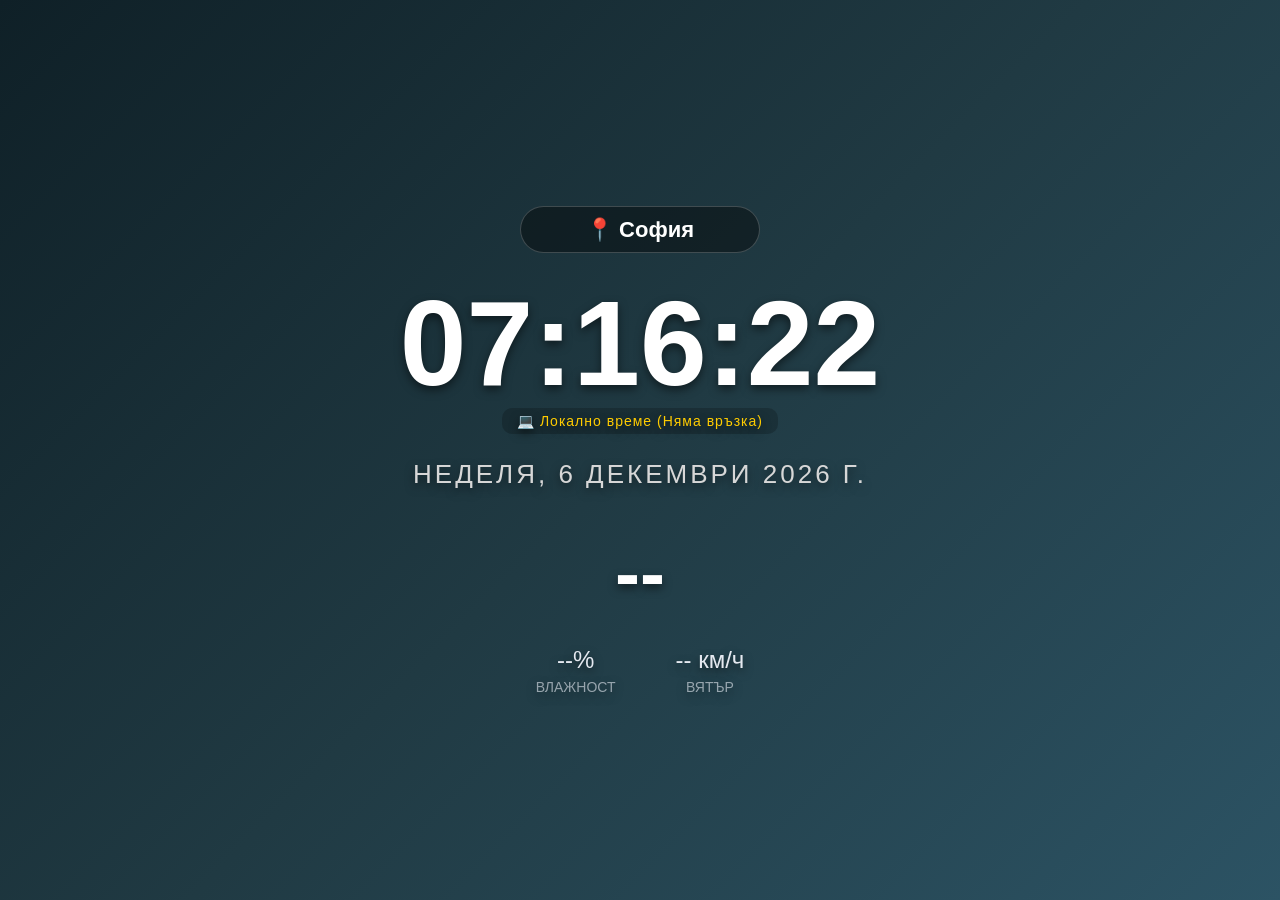
==== chasovnik.html @ 033d9baf "Add files via upload" ====
<!DOCTYPE html>
<html lang="bg">
<head>
    <meta charset="UTF-8">
    <meta name="viewport" content="width=device-width, initial-scale=1.0">
    <title>Време и Климат</title>
    <style>
        body {
            /* Тъмносин фон с лек градиент */
            background: linear-gradient(135deg, #0f2027, #203a43, #2c5364);
            color: white;
            font-family: 'Segoe UI', Arial, sans-serif;
            display: flex;
            justify-content: center;
            align-items: center;
            height: 100vh;
            margin: 0;
            text-align: center;
        }

        .container {
            padding: 20px;
            text-shadow: 0 4px 10px rgba(0,0,0,0.5);
        }

        /* Меню за избор на град */
        select {
            font-size: 22px;
            padding: 10px 30px;
            border-radius: 30px;
            border: 1px solid rgba(255,255,255,0.2);
            background: rgba(0, 0, 0, 0.4);
            color: white;
            cursor: pointer;
            margin-bottom: 30px;
            outline: none;
            text-align: center;
            -webkit-appearance: none;
            -moz-appearance: none;
            font-weight: bold;
        }

        select:hover {
            background: rgba(255, 255, 255, 0.1);
        }

        select option {
            background-color: #203a43;
            color: white;
        }

        .clock {
            font-size: 120px;
            font-weight: 700;
            line-height: 1;
            margin-bottom: 5px;
            font-variant-numeric: tabular-nums;
        }

        .sync-info {
            font-size: 14px;
            margin-bottom: 25px;
            font-weight: 400;
            letter-spacing: 1px;
            padding: 5px 15px;
            border-radius: 10px;
            display: inline-block;
            background: rgba(0,0,0,0.2);
        }

        .date {
            font-size: 26px;
            margin-bottom: 40px;
            color: #d7d7d7;
            text-transform: uppercase;
            letter-spacing: 3px;
        }

        .temp-box {
            font-size: 75px;
            font-weight: bold;
            margin-bottom: 30px;
        }

        .details {
            font-size: 24px;
            display: flex;
            justify-content: center;
            gap: 60px;
            color: #e5e9f0;
        }

        .detail-item {
            display: flex;
            flex-direction: column;
            align-items: center;
            gap: 5px;
        }

        .detail-label {
            font-size: 14px;
            opacity: 0.6;
            text-transform: uppercase;
        }
    </style>
</head>
<body>

    <div class="container">
        <select id="city-select" onchange="getWeather()">
            <option value="sofia">📍 София</option>
            <option value="plovdiv">📍 Пловдив</option>
            <option value="varna">📍 Варна</option>
            <option value="burgas">📍 Бургас</option>
            <option value="ruse">📍 Русе</option>
            <option value="stara_zagora">📍 Стара Загора</option>
            <option value="pleven">📍 Плевен</option>
            <option value="blagoevgrad">📍 Благоевград</option>
        </select>

        <div class="clock" id="clock">00:00:00</div>

        <div class="sync-info" id="sync-status">⏳ Зареждане...</div>

        <div class="date" id="date">...</div>

        <div class="temp-box" id="main-temp">--°C</div>

        <div class="details">
            <div class="detail-item">
                <span id="humidity">--%</span>
                <span class="detail-label">Влажност</span>
            </div>
            <div class="detail-item">
                <span id="wind">-- км/ч</span>
                <span class="detail-label">Вятър</span>
            </div>
        </div>
    </div>

    <script>
        // --- ГЛОБАЛНИ ПРОМЕНЛИВИ ---
        let timeOffset = 0;

        // --- 1. КООРДИНАТИ ---
        const cities = {
            sofia: { lat: 42.6977, lon: 23.3219 },
            plovdiv: { lat: 42.1354, lon: 24.7453 },
            varna: { lat: 43.2141, lon: 27.9147 },
            burgas: { lat: 42.5048, lon: 27.4626 },
            ruse: { lat: 43.8356, lon: 25.9657 },
            stara_zagora: { lat: 42.4328, lon: 25.6419 },
            pleven: { lat: 43.4170, lon: 24.6067 },
            blagoevgrad: { lat: 42.0118, lon: 23.0899 }
        };

        // --- 2. УМНА СИНХРОНИЗАЦИЯ ---
        async function smartSync() {
            const statusEl = document.getElementById('sync-status');

            try {
                // Опитваме първо WorldTimeAPI (Europe/Sofia)
                const response = await fetch('https://worldtimeapi.org/api/timezone/Europe/Sofia', {
                    cache: "no-store", // Не пази кеш
                    mode: 'cors'      // Опит за заобикаляне на CORS
                });

                if (!response.ok) throw new Error("Server Error");

                const data = await response.json();
                const serverTime = new Date(data.datetime).getTime();
                const localTime = new Date().getTime();

                timeOffset = serverTime - localTime;

                statusEl.innerText = "📡 Атомно време (Online)";
                statusEl.style.color = "#8f8"; // Зелено

            } catch (error) {
                // АКО СЪРВЪРЪТ НЕ СРАБОТИ (заради браузърна защита):
                console.warn("Връзката блокирана, минаваме на локален режим.");
                timeOffset = 0; // Нулираме разликата

                // Проверяваме дали файлът е отворен локално
                if (window.location.protocol === 'file:') {
                    statusEl.innerText = "💻 Локално време (Защитата на браузъра спира сървъра)";
                } else {
                    statusEl.innerText = "💻 Локално време (Няма връзка)";
                }
                statusEl.style.color = "#ffcc00"; // Жълто
            }
        }

        // --- 3. ЧАСОВНИК ---
        function updateClock() {
            // Използваме офсета (ако има такъв)
            const now = new Date(new Date().getTime() + timeOffset);

            const hours = String(now.getHours()).padStart(2, '0');
            const minutes = String(now.getMinutes()).padStart(2, '0');
            const seconds = String(now.getSeconds()).padStart(2, '0');

            document.getElementById('clock').innerText = `${hours}:${minutes}:${seconds}`;

            const options = { weekday: 'long', year: 'numeric', month: 'long', day: 'numeric' };
            document.getElementById('date').innerText = now.toLocaleDateString('bg-BG', options);
        }

        // --- 4. ВРЕМЕТО (КЛИМАТ) ---
        async function getWeather() {
            try {
                const selectedCity = document.getElementById('city-select').value;
                const coords = cities[selectedCity];

                const url = `https://api.open-meteo.com/v1/forecast?latitude=${coords.lat}&longitude=${coords.lon}&current=temperature_2m,relative_humidity_2m,wind_speed_10m`;

                const response = await fetch(url);
                const data = await response.json();
                const current = data.current;

                document.getElementById('main-temp').innerText = `${Math.round(current.temperature_2m)}°C`;
                document.getElementById('humidity').innerText = `${current.relative_humidity_2m}%`;
                document.getElementById('wind').innerText = `${Math.round(current.wind_speed_10m)} км/ч`;

            } catch (error) {
                document.getElementById('main-temp').innerText = "--";
            }
        }

        // --- СТАРТИРАНЕ ---
        smartSync(); // Опит за синхронизация
        setInterval(smartSync, 600000); // Проверка на всеки 10 мин

        setInterval(updateClock, 1000);
        updateClock();

        getWeather();
        setInterval(getWeather, 600000);
    </script>

</body>
</html>
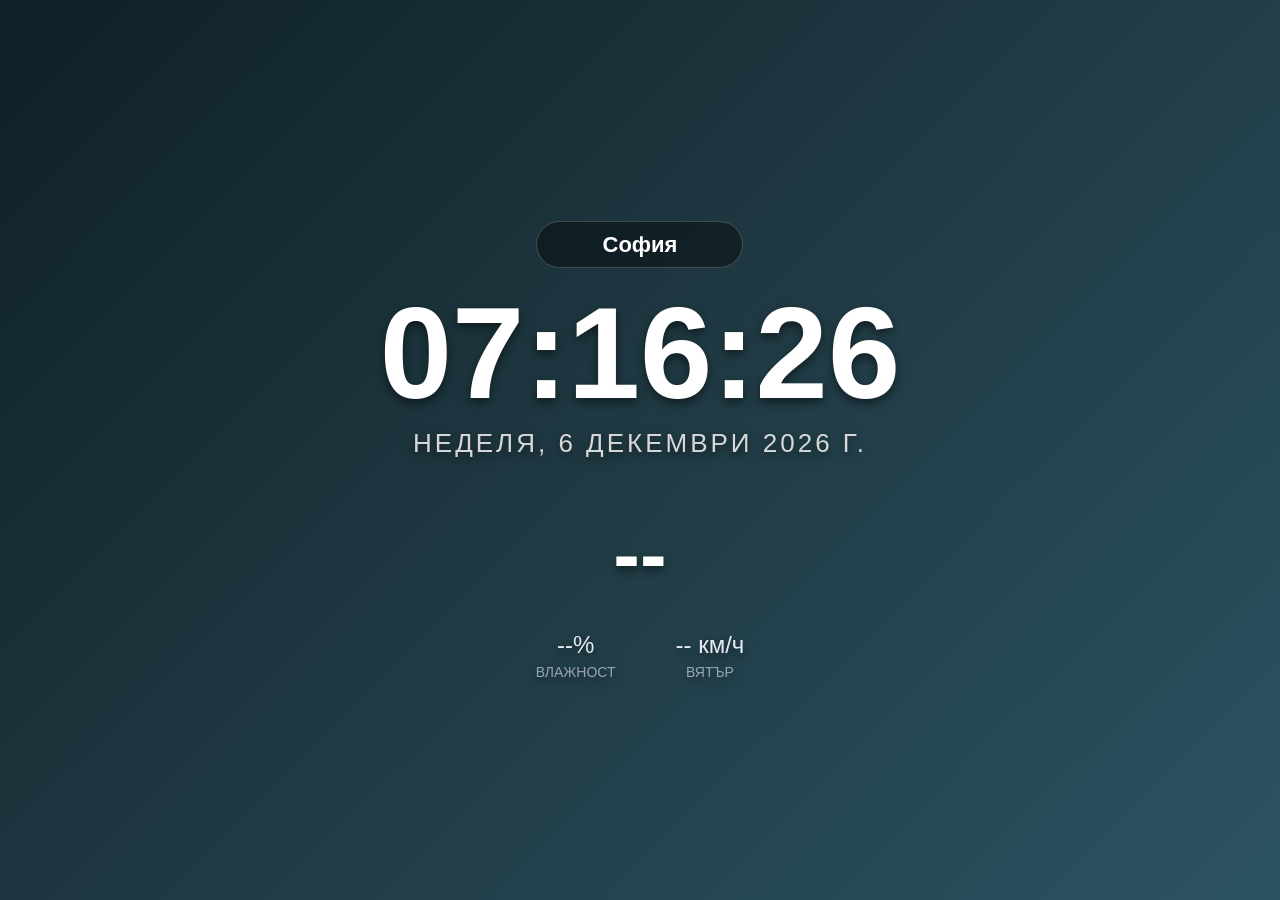
==== commit 1e9d4a05: "Update chasovnik.html" ====
--- a/chasovnik.html
+++ b/chasovnik.html
@@ -23,7 +23,7 @@
             text-shadow: 0 4px 10px rgba(0,0,0,0.5);
         }
 
-        /* Меню за избор на град */
+        /* Меню за избор на град - изчистено */
         select {
             font-size: 22px;
             padding: 10px 30px;
@@ -32,14 +32,14 @@
             background: rgba(0, 0, 0, 0.4);
             color: white;
             cursor: pointer;
-            margin-bottom: 30px;
+            margin-bottom: 20px;
             outline: none;
             text-align: center;
             -webkit-appearance: none;
             -moz-appearance: none;
             font-weight: bold;
         }
-
+        
         select:hover {
             background: rgba(255, 255, 255, 0.1);
         }
@@ -50,34 +50,23 @@
         }
 
         .clock {
-            font-size: 120px;
+            font-size: 130px; /* Леко увеличен за акцент */
             font-weight: 700;
             line-height: 1;
-            margin-bottom: 5px;
-            font-variant-numeric: tabular-nums;
-        }
-
-        .sync-info {
-            font-size: 14px;
-            margin-bottom: 25px;
-            font-weight: 400;
-            letter-spacing: 1px;
-            padding: 5px 15px;
-            border-radius: 10px;
-            display: inline-block;
-            background: rgba(0,0,0,0.2);
+            margin-bottom: 10px;
+            font-variant-numeric: tabular-nums; 
         }
 
         .date {
             font-size: 26px;
-            margin-bottom: 40px;
+            margin-bottom: 50px;
             color: #d7d7d7;
             text-transform: uppercase;
             letter-spacing: 3px;
         }
 
         .temp-box {
-            font-size: 75px;
+            font-size: 80px;
             font-weight: bold;
             margin-bottom: 30px;
         }
@@ -96,7 +85,7 @@
             align-items: center;
             gap: 5px;
         }
-
+        
         .detail-label {
             font-size: 14px;
             opacity: 0.6;
@@ -108,20 +97,18 @@
 
     <div class="container">
         <select id="city-select" onchange="getWeather()">
-            <option value="sofia">📍 София</option>
-            <option value="plovdiv">📍 Пловдив</option>
-            <option value="varna">📍 Варна</option>
-            <option value="burgas">📍 Бургас</option>
-            <option value="ruse">📍 Русе</option>
-            <option value="stara_zagora">📍 Стара Загора</option>
-            <option value="pleven">📍 Плевен</option>
-            <option value="blagoevgrad">📍 Благоевград</option>
+            <option value="sofia">София</option>
+            <option value="plovdiv">Пловдив</option>
+            <option value="varna">Варна</option>
+            <option value="burgas">Бургас</option>
+            <option value="ruse">Русе</option>
+            <option value="stara_zagora">Стара Загора</option>
+            <option value="pleven">Плевен</option>
+            <option value="blagoevgrad">Благоевград</option>
         </select>
 
         <div class="clock" id="clock">00:00:00</div>
-
-        <div class="sync-info" id="sync-status">⏳ Зареждане...</div>
-
+        
         <div class="date" id="date">...</div>
 
         <div class="temp-box" id="main-temp">--°C</div>
@@ -140,8 +127,8 @@
 
     <script>
         // --- ГЛОБАЛНИ ПРОМЕНЛИВИ ---
-        let timeOffset = 0;
-
+        let timeOffset = 0; 
+        
         // --- 1. КООРДИНАТИ ---
         const cities = {
             sofia: { lat: 42.6977, lon: 23.3219 },
@@ -154,54 +141,37 @@
             blagoevgrad: { lat: 42.0118, lon: 23.0899 }
         };
 
-        // --- 2. УМНА СИНХРОНИЗАЦИЯ ---
+        // --- 2. СКРИТА СИНХРОНИЗАЦИЯ ---
         async function smartSync() {
-            const statusEl = document.getElementById('sync-status');
-
             try {
-                // Опитваме първо WorldTimeAPI (Europe/Sofia)
-                const response = await fetch('https://worldtimeapi.org/api/timezone/Europe/Sofia', {
-                    cache: "no-store", // Не пази кеш
-                    mode: 'cors'      // Опит за заобикаляне на CORS
+                // Опитваме да вземем време от интернет
+                const response = await fetch('https://worldtimeapi.org/api/timezone/Europe/Sofia', { 
+                    cache: "no-store",
+                    mode: 'cors'
                 });
-
-                if (!response.ok) throw new Error("Server Error");
-
-                const data = await response.json();
-                const serverTime = new Date(data.datetime).getTime();
-                const localTime = new Date().getTime();
-
-                timeOffset = serverTime - localTime;
-
-                statusEl.innerText = "📡 Атомно време (Online)";
-                statusEl.style.color = "#8f8"; // Зелено
-
+                
+                if (response.ok) {
+                    const data = await response.json();
+                    const serverTime = new Date(data.datetime).getTime();
+                    const localTime = new Date().getTime();
+                    timeOffset = serverTime - localTime;
+                }
             } catch (error) {
-                // АКО СЪРВЪРЪТ НЕ СРАБОТИ (заради браузърна защита):
-                console.warn("Връзката блокирана, минаваме на локален режим.");
-                timeOffset = 0; // Нулираме разликата
-
-                // Проверяваме дали файлът е отворен локално
-                if (window.location.protocol === 'file:') {
-                    statusEl.innerText = "💻 Локално време (Защитата на браузъра спира сървъра)";
-                } else {
-                    statusEl.innerText = "💻 Локално време (Няма връзка)";
-                }
-                statusEl.style.color = "#ffcc00"; // Жълто
+                // Ако не стане - не правим нищо (оставаме на локално време), без съобщение
+                timeOffset = 0;
             }
         }
 
         // --- 3. ЧАСОВНИК ---
         function updateClock() {
-            // Използваме офсета (ако има такъв)
             const now = new Date(new Date().getTime() + timeOffset);
-
+            
             const hours = String(now.getHours()).padStart(2, '0');
             const minutes = String(now.getMinutes()).padStart(2, '0');
             const seconds = String(now.getSeconds()).padStart(2, '0');
-
+            
             document.getElementById('clock').innerText = `${hours}:${minutes}:${seconds}`;
-
+            
             const options = { weekday: 'long', year: 'numeric', month: 'long', day: 'numeric' };
             document.getElementById('date').innerText = now.toLocaleDateString('bg-BG', options);
         }
@@ -213,7 +183,7 @@
                 const coords = cities[selectedCity];
 
                 const url = `https://api.open-meteo.com/v1/forecast?latitude=${coords.lat}&longitude=${coords.lon}&current=temperature_2m,relative_humidity_2m,wind_speed_10m`;
-
+                
                 const response = await fetch(url);
                 const data = await response.json();
                 const current = data.current;
@@ -228,11 +198,11 @@
         }
 
         // --- СТАРТИРАНЕ ---
-        smartSync(); // Опит за синхронизация
-        setInterval(smartSync, 600000); // Проверка на всеки 10 мин
-
-        setInterval(updateClock, 1000);
-        updateClock();
+        smartSync(); 
+        setInterval(smartSync, 600000); // Тиха синхронизация
+
+        setInterval(updateClock, 1000); 
+        updateClock(); 
 
         getWeather();
         setInterval(getWeather, 600000);
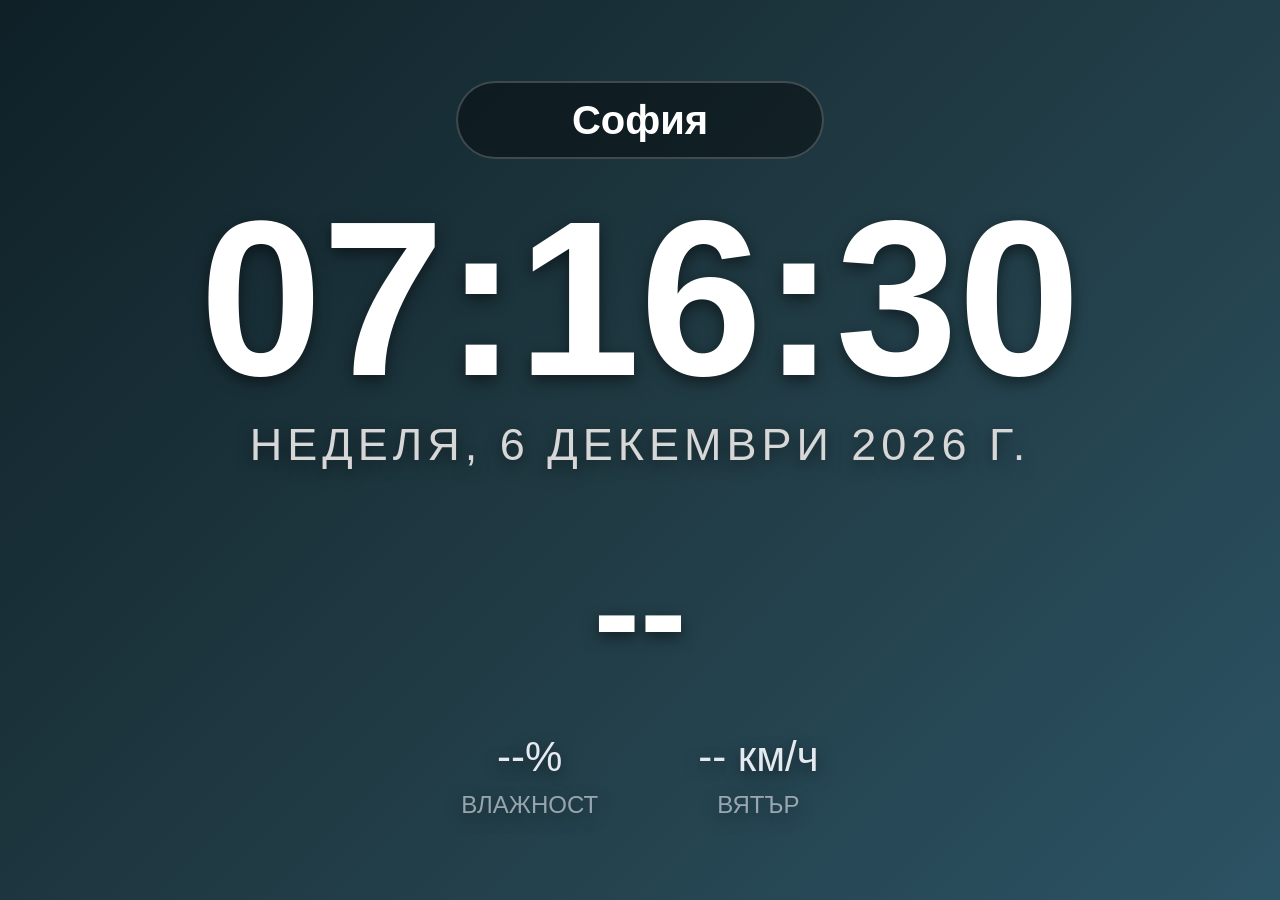
==== commit 0a434ba3: "Update chasovnik.html" ====
--- a/chasovnik.html
+++ b/chasovnik.html
@@ -3,7 +3,7 @@
 <head>
     <meta charset="UTF-8">
     <meta name="viewport" content="width=device-width, initial-scale=1.0">
-    <title>Време и Климат</title>
+    <title>Време и Климат (Голям)</title>
     <style>
         body {
             /* Тъмносин фон с лек градиент */
@@ -16,23 +16,25 @@
             height: 100vh;
             margin: 0;
             text-align: center;
+            overflow: hidden; /* Скрива скроловете, ако стане прекалено голямо */
         }
 
         .container {
             padding: 20px;
-            text-shadow: 0 4px 10px rgba(0,0,0,0.5);
-        }
-
-        /* Меню за избор на град - изчистено */
+            text-shadow: 0 5px 15px rgba(0,0,0,0.5);
+            width: 100%;
+        }
+
+        /* Меню за избор на град - УВЕЛИЧЕНО */
         select {
-            font-size: 22px;
-            padding: 10px 30px;
-            border-radius: 30px;
-            border: 1px solid rgba(255,255,255,0.2);
+            font-size: 40px; /* Беше 22px */
+            padding: 15px 50px;
+            border-radius: 50px;
+            border: 2px solid rgba(255,255,255,0.2);
             background: rgba(0, 0, 0, 0.4);
             color: white;
             cursor: pointer;
-            margin-bottom: 20px;
+            margin-bottom: 30px;
             outline: none;
             text-align: center;
             -webkit-appearance: none;
@@ -47,35 +49,40 @@
         select option {
             background-color: #203a43;
             color: white;
-        }
-
+            font-size: 20px; /* Опциите по-малки, за да се събират */
+        }
+
+        /* Часовник - УВЕЛИЧЕН */
         .clock {
-            font-size: 130px; /* Леко увеличен за акцент */
+            font-size: 220px; /* Беше 130px */
             font-weight: 700;
             line-height: 1;
             margin-bottom: 10px;
             font-variant-numeric: tabular-nums; 
         }
 
+        /* Дата - УВЕЛИЧЕНА */
         .date {
-            font-size: 26px;
-            margin-bottom: 50px;
+            font-size: 45px; /* Беше 26px */
+            margin-bottom: 60px;
             color: #d7d7d7;
             text-transform: uppercase;
-            letter-spacing: 3px;
-        }
-
+            letter-spacing: 5px;
+        }
+
+        /* Температура - УВЕЛИЧЕНА */
         .temp-box {
-            font-size: 80px;
+            font-size: 140px; /* Беше 80px */
             font-weight: bold;
-            margin-bottom: 30px;
-        }
-
+            margin-bottom: 40px;
+        }
+
+        /* Детайли - УВЕЛИЧЕНИ */
         .details {
-            font-size: 24px;
+            font-size: 42px; /* Беше 24px */
             display: flex;
             justify-content: center;
-            gap: 60px;
+            gap: 100px; /* Повече разстояние между елементите */
             color: #e5e9f0;
         }
 
@@ -83,11 +90,11 @@
             display: flex;
             flex-direction: column;
             align-items: center;
-            gap: 5px;
+            gap: 10px;
         }
         
         .detail-label {
-            font-size: 14px;
+            font-size: 24px; /* Беше 14px */
             opacity: 0.6;
             text-transform: uppercase;
         }
@@ -144,7 +151,6 @@
         // --- 2. СКРИТА СИНХРОНИЗАЦИЯ ---
         async function smartSync() {
             try {
-                // Опитваме да вземем време от интернет
                 const response = await fetch('https://worldtimeapi.org/api/timezone/Europe/Sofia', { 
                     cache: "no-store",
                     mode: 'cors'
@@ -157,7 +163,6 @@
                     timeOffset = serverTime - localTime;
                 }
             } catch (error) {
-                // Ако не стане - не правим нищо (оставаме на локално време), без съобщение
                 timeOffset = 0;
             }
         }
@@ -176,7 +181,7 @@
             document.getElementById('date').innerText = now.toLocaleDateString('bg-BG', options);
         }
 
-        // --- 4. ВРЕМЕТО (КЛИМАТ) ---
+        // --- 4. ВРЕМЕТО ---
         async function getWeather() {
             try {
                 const selectedCity = document.getElementById('city-select').value;
@@ -199,7 +204,7 @@
 
         // --- СТАРТИРАНЕ ---
         smartSync(); 
-        setInterval(smartSync, 600000); // Тиха синхронизация
+        setInterval(smartSync, 600000); 
 
         setInterval(updateClock, 1000); 
         updateClock(); 
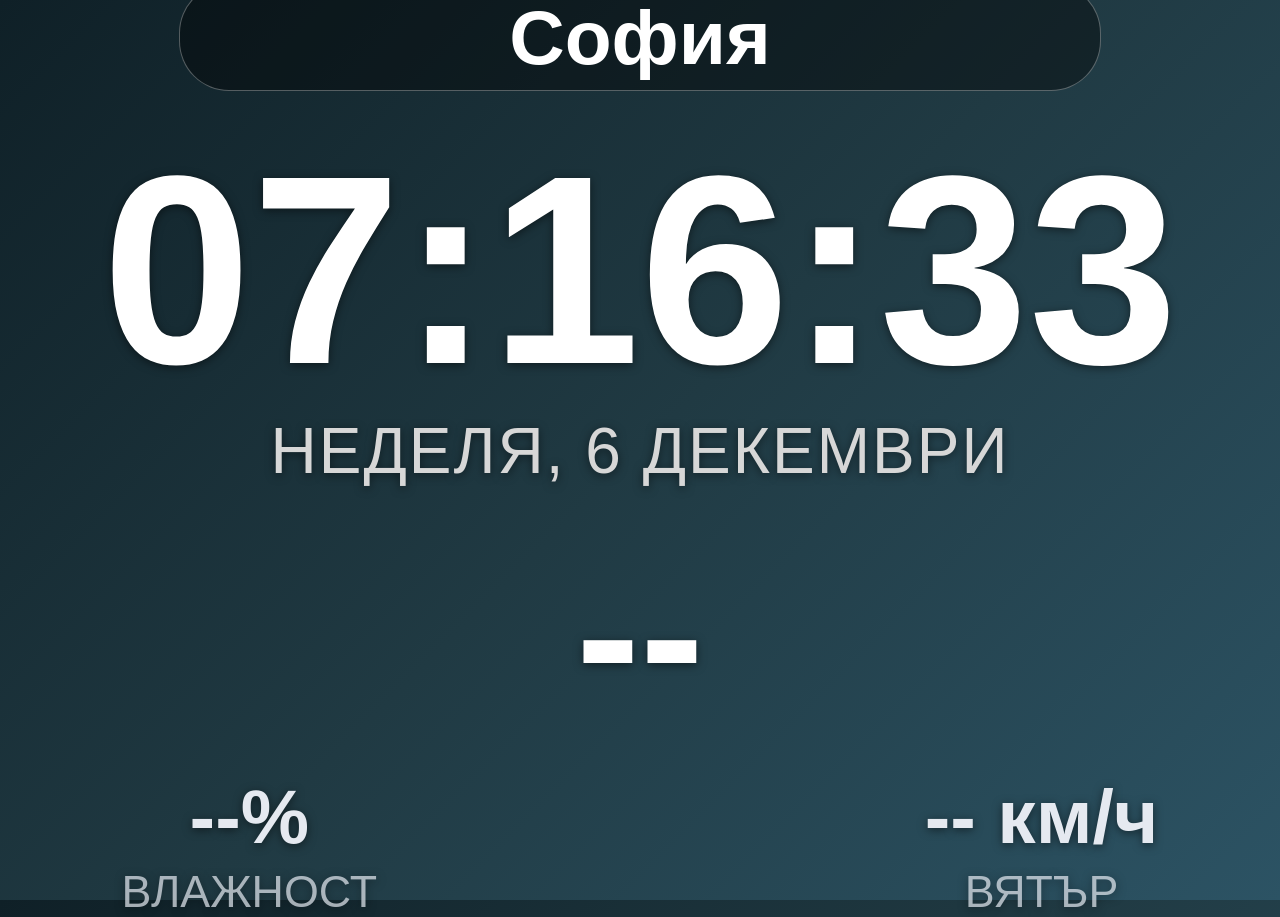
==== commit 358dcce8: "Update chasovnik.html" ====
--- a/chasovnik.html
+++ b/chasovnik.html
@@ -2,87 +2,78 @@
 <html lang="bg">
 <head>
     <meta charset="UTF-8">
-    <meta name="viewport" content="width=device-width, initial-scale=1.0">
-    <title>Време и Климат (Голям)</title>
+    <meta name="viewport" content="width=device-width, initial-scale=1.0, maximum-scale=1.0, user-scalable=no">
+    <title>Часовник за Телефон</title>
     <style>
         body {
-            /* Тъмносин фон с лек градиент */
             background: linear-gradient(135deg, #0f2027, #203a43, #2c5364);
             color: white;
-            font-family: 'Segoe UI', Arial, sans-serif;
+            font-family: 'Segoe UI', Helvetica, Arial, sans-serif;
             display: flex;
             justify-content: center;
             align-items: center;
-            height: 100vh;
+            height: 100vh; /* Пълна височина */
+            width: 100vw;  /* Пълна ширина */
             margin: 0;
             text-align: center;
-            overflow: hidden; /* Скрива скроловете, ако стане прекалено голямо */
+            overflow: hidden; /* Спира скролването */
+            touch-action: none; /* Подобрява реакцията при докосване */
         }
 
         .container {
-            padding: 20px;
-            text-shadow: 0 5px 15px rgba(0,0,0,0.5);
-            width: 100%;
-        }
-
-        /* Меню за избор на град - УВЕЛИЧЕНО */
+            width: 90%;
+            display: flex;
+            flex-direction: column;
+            justify-content: center;
+            align-items: center;
+            text-shadow: 0 2px 10px rgba(0,0,0,0.5);
+        }
+
+        /* АДАПТИВНО МЕНЮ */
         select {
-            font-size: 40px; /* Беше 22px */
-            padding: 15px 50px;
+            /* Шрифтът е 6% от ширината на екрана, но не по-малък от 18px */
+            font-size: max(18px, 6vw); 
+            padding: 10px 20px;
             border-radius: 50px;
-            border: 2px solid rgba(255,255,255,0.2);
+            border: 1px solid rgba(255,255,255,0.3);
             background: rgba(0, 0, 0, 0.4);
             color: white;
-            cursor: pointer;
-            margin-bottom: 30px;
+            margin-bottom: 5vh; /* 5% от височината на екрана */
             outline: none;
             text-align: center;
             -webkit-appearance: none;
-            -moz-appearance: none;
             font-weight: bold;
-        }
-        
-        select:hover {
-            background: rgba(255, 255, 255, 0.1);
-        }
-
-        select option {
-            background-color: #203a43;
-            color: white;
-            font-size: 20px; /* Опциите по-малки, за да се събират */
-        }
-
-        /* Часовник - УВЕЛИЧЕН */
+            width: 80%;
+        }
+
+        /* АДАПТИВЕН ЧАСОВНИК */
         .clock {
-            font-size: 220px; /* Беше 130px */
+            /* 21% от ширината на екрана - гарантира, че се събира на един ред */
+            font-size: 21vw; 
             font-weight: 700;
             line-height: 1;
-            margin-bottom: 10px;
+            margin-bottom: 1vh;
             font-variant-numeric: tabular-nums; 
         }
 
-        /* Дата - УВЕЛИЧЕНА */
         .date {
-            font-size: 45px; /* Беше 26px */
-            margin-bottom: 60px;
+            font-size: 5vw;
+            margin-bottom: 4vh;
             color: #d7d7d7;
             text-transform: uppercase;
-            letter-spacing: 5px;
-        }
-
-        /* Температура - УВЕЛИЧЕНА */
+            letter-spacing: 2px;
+        }
+
         .temp-box {
-            font-size: 140px; /* Беше 80px */
+            font-size: 15vw;
             font-weight: bold;
-            margin-bottom: 40px;
-        }
-
-        /* Детайли - УВЕЛИЧЕНИ */
+            margin-bottom: 3vh;
+        }
+
         .details {
-            font-size: 42px; /* Беше 24px */
-            display: flex;
-            justify-content: center;
-            gap: 100px; /* Повече разстояние между елементите */
+            display: flex;
+            justify-content: space-between;
+            width: 90%; /* Разпъва детайлите */
             color: #e5e9f0;
         }
 
@@ -90,13 +81,20 @@
             display: flex;
             flex-direction: column;
             align-items: center;
-            gap: 10px;
+        }
+
+        /* Стойностите на вятър/влажност */
+        .detail-val {
+            font-size: 6vw;
+            font-weight: bold;
         }
         
+        /* Етикетите (Влажност/Вятър) */
         .detail-label {
-            font-size: 24px; /* Беше 14px */
-            opacity: 0.6;
+            font-size: 3.5vw;
+            opacity: 0.7;
             text-transform: uppercase;
+            margin-top: 5px;
         }
     </style>
 </head>
@@ -122,21 +120,20 @@
 
         <div class="details">
             <div class="detail-item">
-                <span id="humidity">--%</span>
+                <span class="detail-val" id="humidity">--%</span>
                 <span class="detail-label">Влажност</span>
             </div>
             <div class="detail-item">
-                <span id="wind">-- км/ч</span>
+                <span class="detail-val" id="wind">-- км/ч</span>
                 <span class="detail-label">Вятър</span>
             </div>
         </div>
     </div>
 
     <script>
-        // --- ГЛОБАЛНИ ПРОМЕНЛИВИ ---
+        // --- СЪЩАТА ЛОГИКА КАТО ПРЕДИ (Работи перфектно) ---
         let timeOffset = 0; 
         
-        // --- 1. КООРДИНАТИ ---
         const cities = {
             sofia: { lat: 42.6977, lon: 23.3219 },
             plovdiv: { lat: 42.1354, lon: 24.7453 },
@@ -148,26 +145,19 @@
             blagoevgrad: { lat: 42.0118, lon: 23.0899 }
         };
 
-        // --- 2. СКРИТА СИНХРОНИЗАЦИЯ ---
         async function smartSync() {
             try {
                 const response = await fetch('https://worldtimeapi.org/api/timezone/Europe/Sofia', { 
                     cache: "no-store",
                     mode: 'cors'
                 });
-                
                 if (response.ok) {
                     const data = await response.json();
-                    const serverTime = new Date(data.datetime).getTime();
-                    const localTime = new Date().getTime();
-                    timeOffset = serverTime - localTime;
+                    timeOffset = new Date(data.datetime).getTime() - new Date().getTime();
                 }
-            } catch (error) {
-                timeOffset = 0;
-            }
-        }
-
-        // --- 3. ЧАСОВНИК ---
+            } catch (error) { timeOffset = 0; }
+        }
+
         function updateClock() {
             const now = new Date(new Date().getTime() + timeOffset);
             
@@ -177,11 +167,10 @@
             
             document.getElementById('clock').innerText = `${hours}:${minutes}:${seconds}`;
             
-            const options = { weekday: 'long', year: 'numeric', month: 'long', day: 'numeric' };
+            const options = { weekday: 'long', day: 'numeric', month: 'long' };
             document.getElementById('date').innerText = now.toLocaleDateString('bg-BG', options);
         }
 
-        // --- 4. ВРЕМЕТО ---
         async function getWeather() {
             try {
                 const selectedCity = document.getElementById('city-select').value;
@@ -202,7 +191,6 @@
             }
         }
 
-        // --- СТАРТИРАНЕ ---
         smartSync(); 
         setInterval(smartSync, 600000); 
 
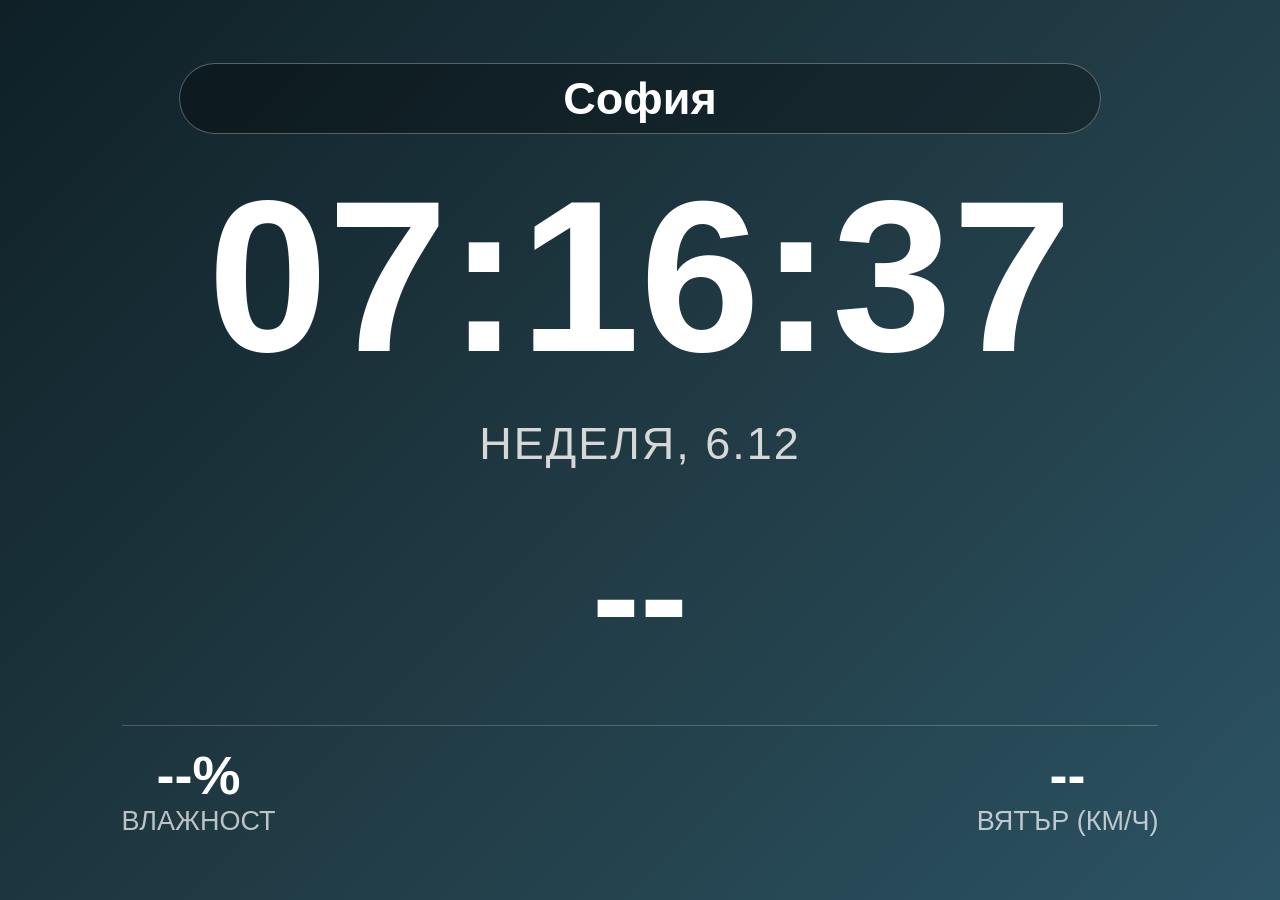
==== commit 726130a3: "Update chasovnik.html" ====
--- a/chasovnik.html
+++ b/chasovnik.html
@@ -3,42 +3,45 @@
 <head>
     <meta charset="UTF-8">
     <meta name="viewport" content="width=device-width, initial-scale=1.0, maximum-scale=1.0, user-scalable=no">
-    <title>Часовник за Телефон</title>
+    <title>Време на един екран</title>
     <style>
+        * {
+            box-sizing: border-box;
+        }
+
         body {
             background: linear-gradient(135deg, #0f2027, #203a43, #2c5364);
             color: white;
-            font-family: 'Segoe UI', Helvetica, Arial, sans-serif;
-            display: flex;
-            justify-content: center;
-            align-items: center;
-            height: 100vh; /* Пълна височина */
-            width: 100vw;  /* Пълна ширина */
+            font-family: 'Segoe UI', sans-serif;
             margin: 0;
-            text-align: center;
-            overflow: hidden; /* Спира скролването */
-            touch-action: none; /* Подобрява реакцията при докосване */
+            padding: 0;
+            /* ГАРАНТИРА, че няма да има скрол */
+            height: 100vh; 
+            width: 100vw;
+            overflow: hidden; 
         }
 
         .container {
-            width: 90%;
+            /* Това е тайната: Flexbox разпъва елементите по цялата височина */
             display: flex;
             flex-direction: column;
-            justify-content: center;
+            justify-content: space-evenly; /* Равно разстояние между всичко */
             align-items: center;
-            text-shadow: 0 2px 10px rgba(0,0,0,0.5);
-        }
-
-        /* АДАПТИВНО МЕНЮ */
+            height: 100%; /* Заема целия екран */
+            width: 100%;
+            padding: 2vh 5vw; /* Малко отстояние от краищата */
+            text-align: center;
+        }
+
+        /* ИЗПОЛЗВАМ 'vmin' - това прави размера перфектен и за портрет, и за пейзаж */
+        
         select {
-            /* Шрифтът е 6% от ширината на екрана, но не по-малък от 18px */
-            font-size: max(18px, 6vw); 
-            padding: 10px 20px;
+            font-size: 5vmin; 
+            padding: 1vmin 4vmin;
             border-radius: 50px;
             border: 1px solid rgba(255,255,255,0.3);
-            background: rgba(0, 0, 0, 0.4);
+            background: rgba(0, 0, 0, 0.3);
             color: white;
-            margin-bottom: 5vh; /* 5% от височината на екрана */
             outline: none;
             text-align: center;
             -webkit-appearance: none;
@@ -46,35 +49,34 @@
             width: 80%;
         }
 
-        /* АДАПТИВЕН ЧАСОВНИК */
         .clock {
-            /* 21% от ширината на екрана - гарантира, че се събира на един ред */
-            font-size: 21vw; 
+            font-size: 24vmin; /* ОГРОМЕН ЧАСОВНИК, но съобразен с екрана */
             font-weight: 700;
-            line-height: 1;
-            margin-bottom: 1vh;
+            line-height: 0.9;
             font-variant-numeric: tabular-nums; 
+            margin: 0; /* Махаме старите отстояния, Flexbox ще ги нагласи */
         }
 
         .date {
-            font-size: 5vw;
-            margin-bottom: 4vh;
+            font-size: 5vmin;
             color: #d7d7d7;
             text-transform: uppercase;
             letter-spacing: 2px;
+            margin: 0;
         }
 
         .temp-box {
-            font-size: 15vw;
+            font-size: 16vmin;
             font-weight: bold;
-            margin-bottom: 3vh;
+            margin: 0;
         }
 
         .details {
             display: flex;
             justify-content: space-between;
-            width: 90%; /* Разпъва детайлите */
-            color: #e5e9f0;
+            width: 90%;
+            border-top: 1px solid rgba(255,255,255,0.2);
+            padding-top: 2vmin;
         }
 
         .detail-item {
@@ -83,19 +85,18 @@
             align-items: center;
         }
 
-        /* Стойностите на вятър/влажност */
         .detail-val {
-            font-size: 6vw;
+            font-size: 6vmin;
             font-weight: bold;
         }
         
-        /* Етикетите (Влажност/Вятър) */
         .detail-label {
-            font-size: 3.5vw;
+            font-size: 3vmin;
             opacity: 0.7;
             text-transform: uppercase;
-            margin-top: 5px;
-        }
+        }
+
+        option { color: black; }
     </style>
 </head>
 <body>
@@ -107,16 +108,16 @@
             <option value="varna">Варна</option>
             <option value="burgas">Бургас</option>
             <option value="ruse">Русе</option>
-            <option value="stara_zagora">Стара Загора</option>
+            <option value="stara_zagora">Ст. Загора</option>
             <option value="pleven">Плевен</option>
             <option value="blagoevgrad">Благоевград</option>
         </select>
 
-        <div class="clock" id="clock">00:00:00</div>
+        <div class="clock" id="clock">00:00</div>
         
         <div class="date" id="date">...</div>
 
-        <div class="temp-box" id="main-temp">--°C</div>
+        <div class="temp-box" id="main-temp">--°</div>
 
         <div class="details">
             <div class="detail-item">
@@ -124,14 +125,13 @@
                 <span class="detail-label">Влажност</span>
             </div>
             <div class="detail-item">
-                <span class="detail-val" id="wind">-- км/ч</span>
-                <span class="detail-label">Вятър</span>
+                <span class="detail-val" id="wind">--</span>
+                <span class="detail-label">Вятър (км/ч)</span>
             </div>
         </div>
     </div>
 
     <script>
-        // --- СЪЩАТА ЛОГИКА КАТО ПРЕДИ (Работи перфектно) ---
         let timeOffset = 0; 
         
         const cities = {
@@ -145,12 +145,10 @@
             blagoevgrad: { lat: 42.0118, lon: 23.0899 }
         };
 
+        // Умна синхронизация
         async function smartSync() {
             try {
-                const response = await fetch('https://worldtimeapi.org/api/timezone/Europe/Sofia', { 
-                    cache: "no-store",
-                    mode: 'cors'
-                });
+                const response = await fetch('https://worldtimeapi.org/api/timezone/Europe/Sofia', { cache: "no-store", mode: 'cors' });
                 if (response.ok) {
                     const data = await response.json();
                     timeOffset = new Date(data.datetime).getTime() - new Date().getTime();
@@ -158,16 +156,19 @@
             } catch (error) { timeOffset = 0; }
         }
 
+        // Часовник (махаме секундите, за да е по-едро и чисто, ако искате секунди - кажете)
         function updateClock() {
             const now = new Date(new Date().getTime() + timeOffset);
             
             const hours = String(now.getHours()).padStart(2, '0');
             const minutes = String(now.getMinutes()).padStart(2, '0');
-            const seconds = String(now.getSeconds()).padStart(2, '0');
+            const seconds = String(now.getSeconds()).padStart(2, '0'); // Добавям секунди
             
+            // Ако екранът е много тесен, секундите може да паднат на нов ред. 
+            // Затова тук ги оставям, но CSS-ът ще се погрижи да се съберат.
             document.getElementById('clock').innerText = `${hours}:${minutes}:${seconds}`;
             
-            const options = { weekday: 'long', day: 'numeric', month: 'long' };
+            const options = { weekday: 'long', day: 'numeric', month: 'short' };
             document.getElementById('date').innerText = now.toLocaleDateString('bg-BG', options);
         }
 
@@ -175,16 +176,15 @@
             try {
                 const selectedCity = document.getElementById('city-select').value;
                 const coords = cities[selectedCity];
-
                 const url = `https://api.open-meteo.com/v1/forecast?latitude=${coords.lat}&longitude=${coords.lon}&current=temperature_2m,relative_humidity_2m,wind_speed_10m`;
                 
                 const response = await fetch(url);
                 const data = await response.json();
                 const current = data.current;
 
-                document.getElementById('main-temp').innerText = `${Math.round(current.temperature_2m)}°C`;
+                document.getElementById('main-temp').innerText = `${Math.round(current.temperature_2m)}°`;
                 document.getElementById('humidity').innerText = `${current.relative_humidity_2m}%`;
-                document.getElementById('wind').innerText = `${Math.round(current.wind_speed_10m)} км/ч`;
+                document.getElementById('wind').innerText = `${Math.round(current.wind_speed_10m)}`;
 
             } catch (error) {
                 document.getElementById('main-temp').innerText = "--";
@@ -193,10 +193,8 @@
 
         smartSync(); 
         setInterval(smartSync, 600000); 
-
         setInterval(updateClock, 1000); 
         updateClock(); 
-
         getWeather();
         setInterval(getWeather, 600000);
     </script>
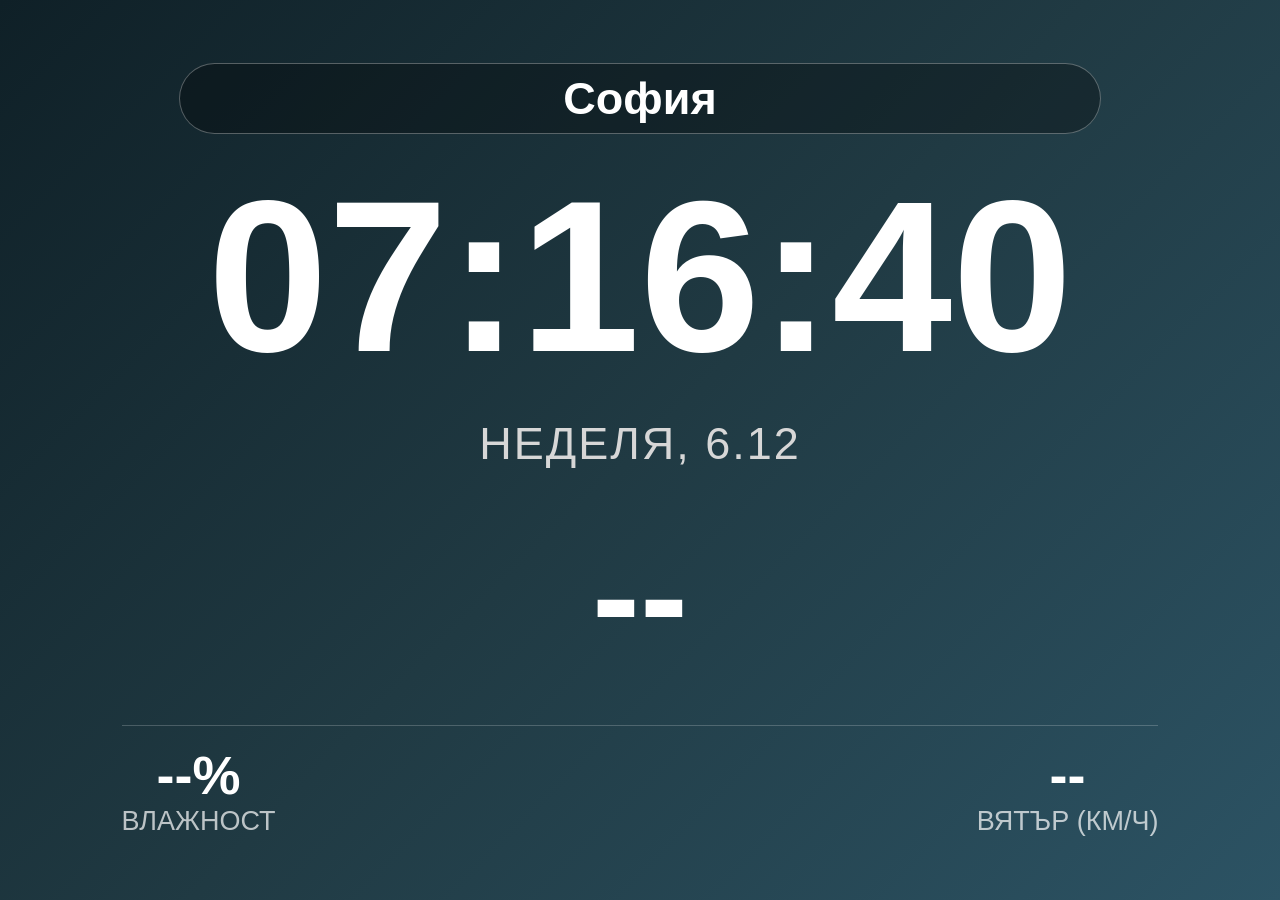
==== commit 5432845b: "Update chasovnik.html" ====
--- a/chasovnik.html
+++ b/chasovnik.html
@@ -16,9 +16,9 @@
             margin: 0;
             padding: 0;
             /* ГАРАНТИРА, че няма да има скрол */
-            height: 100vh; 
+            height: 100vh;
             width: 100vw;
-            overflow: hidden; 
+            overflow: hidden;
         }
 
         .container {
@@ -34,9 +34,9 @@
         }
 
         /* ИЗПОЛЗВАМ 'vmin' - това прави размера перфектен и за портрет, и за пейзаж */
-        
+
         select {
-            font-size: 5vmin; 
+            font-size: 5vmin;
             padding: 1vmin 4vmin;
             border-radius: 50px;
             border: 1px solid rgba(255,255,255,0.3);
@@ -53,7 +53,7 @@
             font-size: 24vmin; /* ОГРОМЕН ЧАСОВНИК, но съобразен с екрана */
             font-weight: 700;
             line-height: 0.9;
-            font-variant-numeric: tabular-nums; 
+            font-variant-numeric: tabular-nums;
             margin: 0; /* Махаме старите отстояния, Flexbox ще ги нагласи */
         }
 
@@ -89,7 +89,7 @@
             font-size: 6vmin;
             font-weight: bold;
         }
-        
+
         .detail-label {
             font-size: 3vmin;
             opacity: 0.7;
@@ -114,7 +114,7 @@
         </select>
 
         <div class="clock" id="clock">00:00</div>
-        
+
         <div class="date" id="date">...</div>
 
         <div class="temp-box" id="main-temp">--°</div>
@@ -132,8 +132,8 @@
     </div>
 
     <script>
-        let timeOffset = 0; 
-        
+        let timeOffset = 0;
+
         const cities = {
             sofia: { lat: 42.6977, lon: 23.3219 },
             plovdiv: { lat: 42.1354, lon: 24.7453 },
@@ -159,15 +159,15 @@
         // Часовник (махаме секундите, за да е по-едро и чисто, ако искате секунди - кажете)
         function updateClock() {
             const now = new Date(new Date().getTime() + timeOffset);
-            
+
             const hours = String(now.getHours()).padStart(2, '0');
             const minutes = String(now.getMinutes()).padStart(2, '0');
             const seconds = String(now.getSeconds()).padStart(2, '0'); // Добавям секунди
-            
-            // Ако екранът е много тесен, секундите може да паднат на нов ред. 
+
+            // Ако екранът е много тесен, секундите може да паднат на нов ред.
             // Затова тук ги оставям, но CSS-ът ще се погрижи да се съберат.
             document.getElementById('clock').innerText = `${hours}:${minutes}:${seconds}`;
-            
+
             const options = { weekday: 'long', day: 'numeric', month: 'short' };
             document.getElementById('date').innerText = now.toLocaleDateString('bg-BG', options);
         }
@@ -177,7 +177,7 @@
                 const selectedCity = document.getElementById('city-select').value;
                 const coords = cities[selectedCity];
                 const url = `https://api.open-meteo.com/v1/forecast?latitude=${coords.lat}&longitude=${coords.lon}&current=temperature_2m,relative_humidity_2m,wind_speed_10m`;
-                
+
                 const response = await fetch(url);
                 const data = await response.json();
                 const current = data.current;
@@ -191,10 +191,10 @@
             }
         }
 
-        smartSync(); 
-        setInterval(smartSync, 600000); 
-        setInterval(updateClock, 1000); 
-        updateClock(); 
+        smartSync();
+        setInterval(smartSync, 600000);
+        setInterval(updateClock, 1000);
+        updateClock();
         getWeather();
         setInterval(getWeather, 600000);
     </script>
